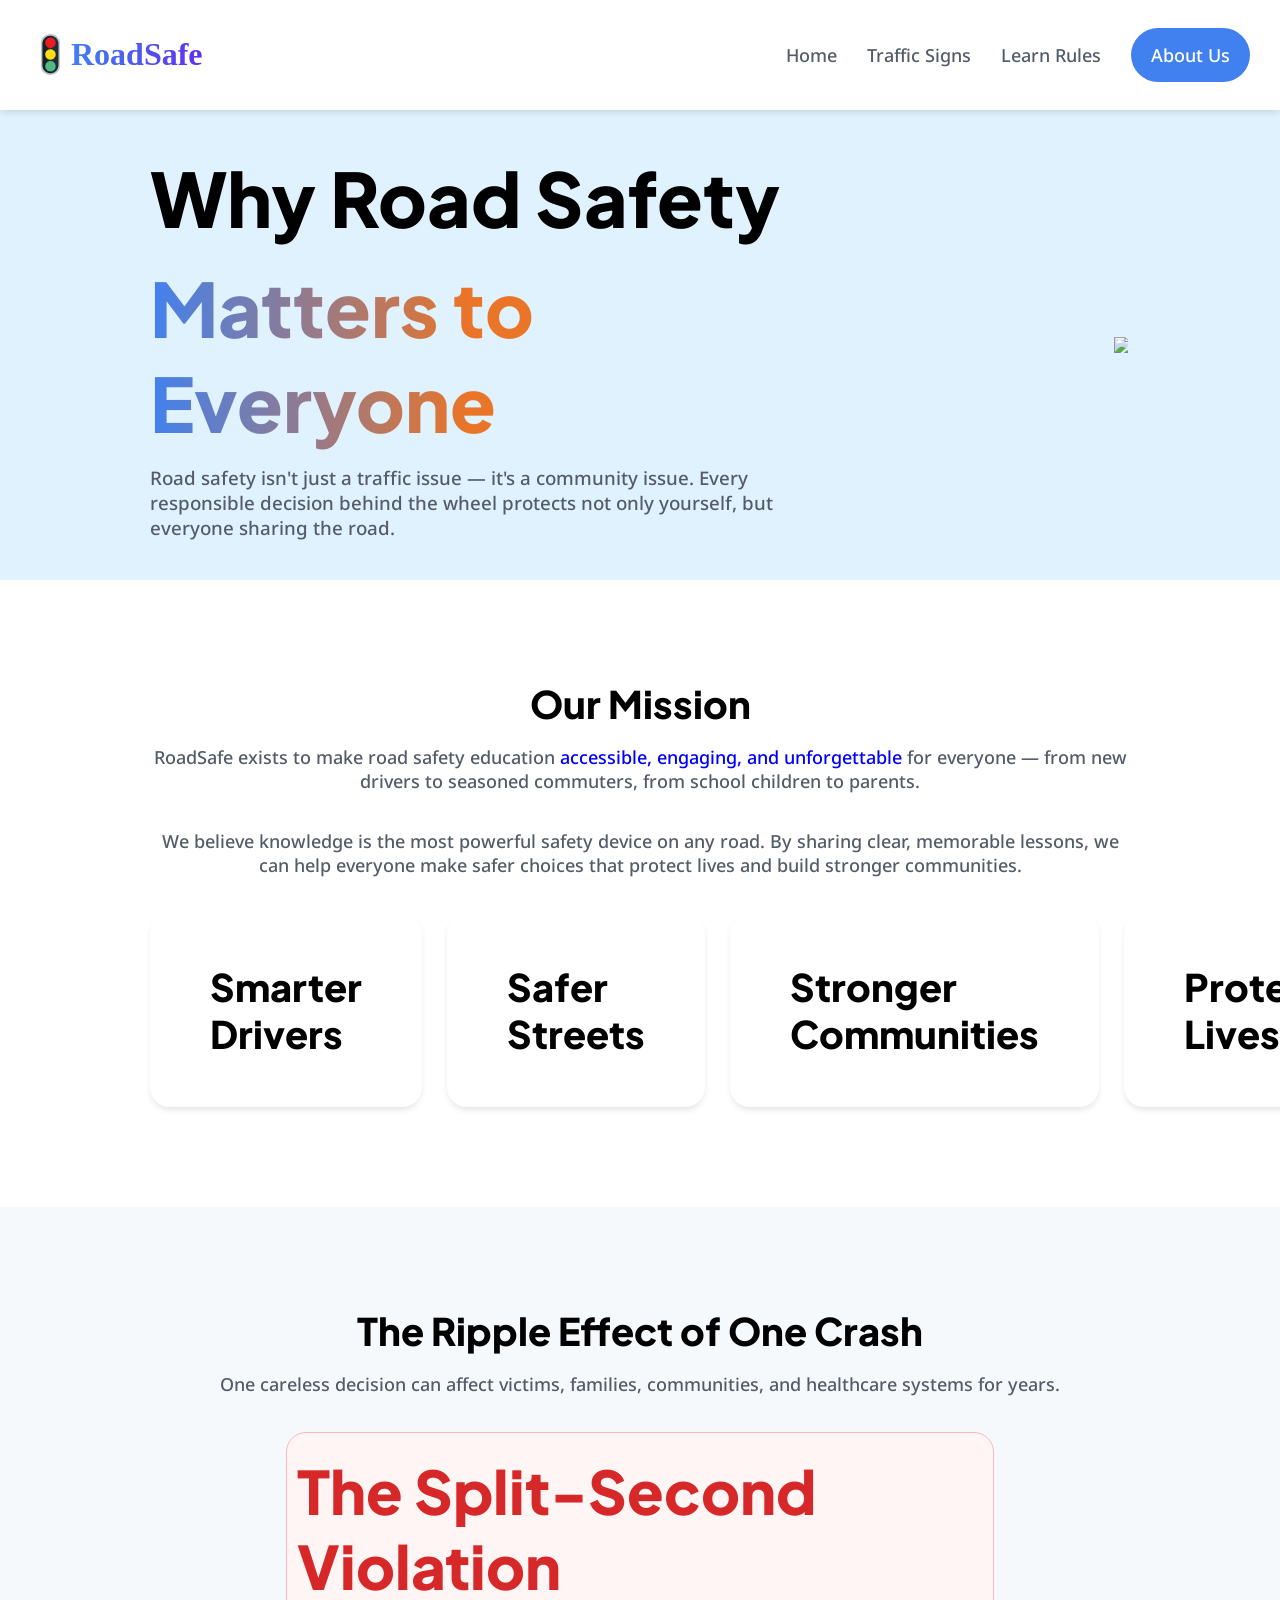
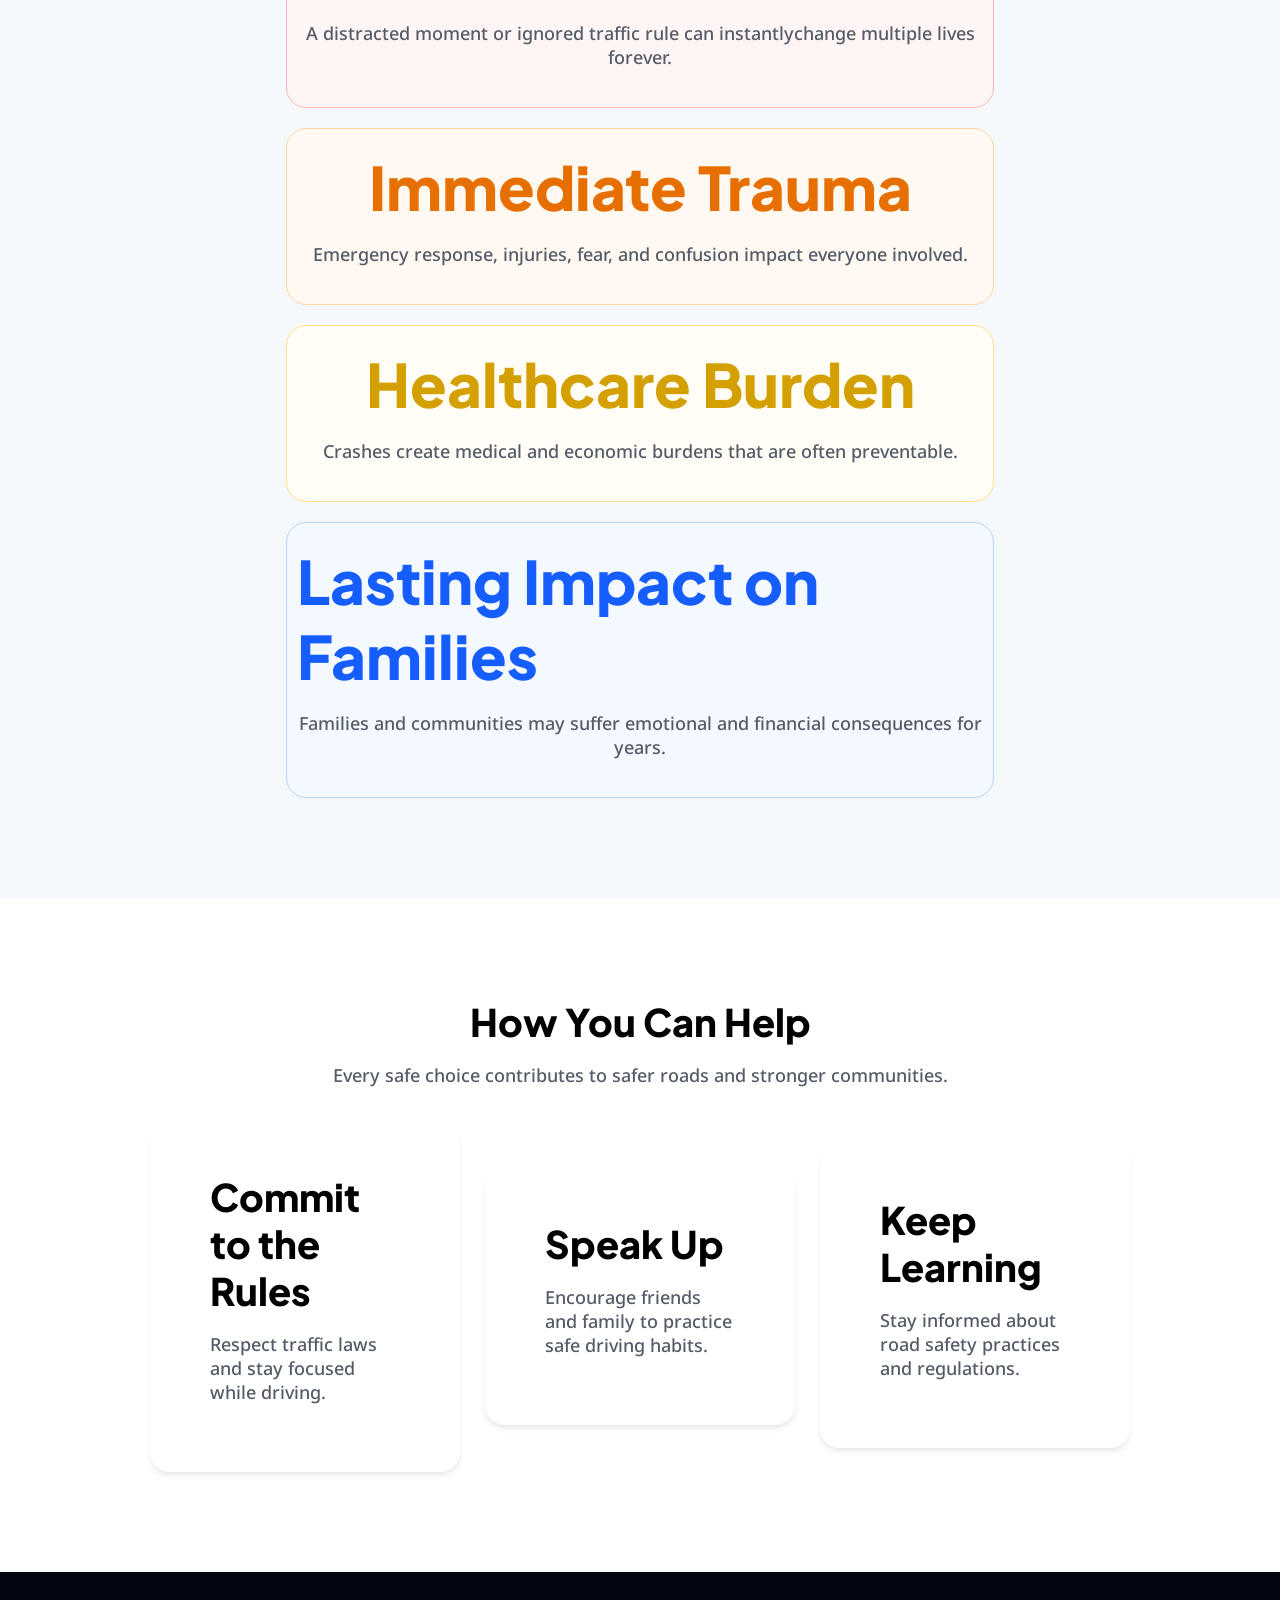
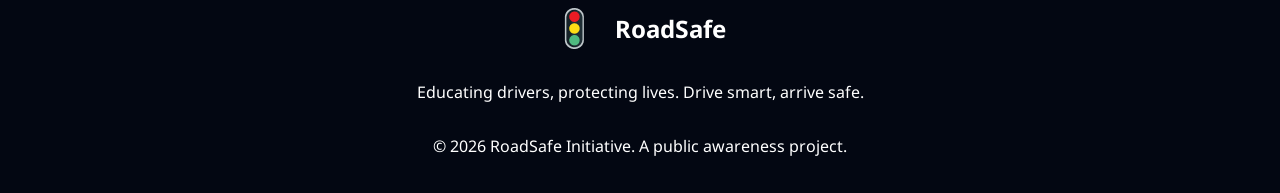
==== about.html @ 8b7e4cf3 "about.html halaman about" ====
<!DOCTYPE html>
<html lang="en">
<head>
    <meta charset="UTF-8">
    <meta name="viewport" content="width=device-width, initial-scale=1.0">
    <title>RoadSafe</title>
    <link rel="stylesheet" href="styles.css">
    <link rel="preconnect" href="https://fonts.googleapis.com">
    <link rel="preconnect" href="https://fonts.gstatic.com" crossorigin>
    <link href="https://fonts.googleapis.com/css2?family=Jost:ital,wght@0,100..900;1,100..900&family=Noto+Sans+Georgian:wght@100..900&family=Plus+Jakarta+Sans:ital,wght@0,200..800;1,200..800&display=swap" rel="stylesheet">
</head>

<body>
<main>
  <div class="navbar">
    <div class="logo">
        <img src="Assets/Index/emojione-v1_vertical-traffic-light.png" alt="">
        <h1 class="roadSafeTitle">RoadSafe</h1>
    </div>
    <div class="list">
        <li><a href="index.html">Home</a></li>
        <li><a href="traffic_signs.html">Traffic Signs</a></li>
        <li><a href="rules.html">Learn Rules</a></li>
        <li><a href="about.html" class="current">About Us</a></li>
    </div>
</div>
    <section>
        <div class="container">
            <div class="container-2">

                <h1>Why Road Safety</h1>
                <h1 class="linear-gradient">Matters to Everyone</h1>

                <h3 class="statement">
                    Road safety isn't just a traffic issue — it's a community issue.
                    Every responsible decision behind the wheel protects not only
                    yourself, but everyone sharing the road.
                </h3>
            </div>
            <div class="container-2">
                <img src="Assets/About/Group 60.png" style="width:90%; height:auto;"> <!--image -->
            </div>
        </div>
    </section>

    <section class="section-2">
        <h1>Our Mission</h1>
        <p>RoadSafe exists to make road safety education 
        <span style="color: blue;">accessible, engaging, and unforgettable</span>
        for everyone — from new drivers to seasoned commuters, from school children to parents.</p>
        <p>We believe knowledge is the most powerful safety device on any road.  By sharing clear, memorable lessons, we can help everyone make safer choices that protect lives and build stronger communities. </p>
        <br>

        <div class="container">
            <div class="feature-container">
                <h1>Smarter Drivers</h1>
            </div>
            <div class="feature-container">
                <h1>Safer Streets</h1>
            </div>
            <div class="feature-container">
                <h1>Stronger Communities</h1>
            </div>
             <div class="feature-container">
                <h1>Protected Lives</h1>
            </div>
        </div>
    </section>

    <section class="section-2" style="background-color:#F6F9FC;">

        <h1>The Ripple Effect of One Crash</h1>
        <p> One careless decision can affect victims, families, communities, and healthcare systems for years.</p>
        <br>
        <div class="container" style="flex-direction:column; gap:20px; width:100%;">
            <div class="stat-container"
                style="width:70%; border:1px solid #ffb6b6; background:#fff5f5;">
                <h1 style="color:#d62828;">The Split-Second Violation</h1>
                <p>A distracted moment or ignored traffic rule can instantlychange multiple lives forever.</p>
            </div>
            <div class="stat-container"
                style="width:70%; border:1px solid #ffd6a5; background:#fff9f2;">
                <h1 style="color:#e76f00;">Immediate Trauma</h1>
                <p>Emergency response, injuries, fear, and confusion impact everyone involved.</p>
            </div>
            <div class="stat-container"
                style="width:70%; border:1px solid #ffe08a; background:#fffdf5;">
                <h1 style="color:#d4a000;">Healthcare Burden</h1>
                <p> Crashes create medical and economic burdens that are often preventable.</p>
            </div>
            <div class="stat-container"
                style="width:70%; border:1px solid #b6d4ff; background:#f4f8ff;">
                <h1 style="color:#155dfc;">Lasting Impact on Families</h1>
                <p>Families and communities may suffer emotional and financial consequences for years.</p>
            </div>
        </div>
    </section>


    <section class="section-2">
        <h1>How You Can Help</h1>
        <p>Every safe choice contributes to safer roads and stronger communities.</p>
        <br>
        <div class="container">
            <div class="feature-container">
                <h1>Commit to the Rules</h1>
                <p> Respect traffic laws and stay focused while driving.</p>
            </div>

            <div class="feature-container">
                <h1>Speak Up</h1>
                <p>Encourage friends and family to practice safe driving habits.</p>
            </div>

            <div class="feature-container">
                <h1>Keep Learning</h1>
                <p>Stay informed about road safety practices and regulations.</p>
            </div>
        </div>
    </section>


    <section class="footer">
            <div class="footer-container">
                <img src="Assets/Index/emojione-v1_vertical-traffic-light.png" alt="">
                <h1>RoadSafe</h1>
            </div>
            <p>Educating drivers, protecting lives. Drive smart, arrive safe.</p>
            <p>© 2026 RoadSafe Initiative. A public awareness project.</p>
        </section>
</main>

</body>
</html>
---- styles.css ----
body {
  background-color: #E0F2FE;
  margin: 0;
}

main{
  margin: 0;
  padding: 0;
}

.navbar {
  display: flex;
  justify-content: space-between;
  align-items: center;
  padding: 15px 30px;
  background-color: rgb(255, 255, 255);
  top: 0;
  z-index: 1000;
  flex-wrap: wrap;
  box-shadow: 0 4px 6px -1px rgba(0, 0, 0, 0.1);
}

.logo{
  display: flex;
  justify-content: space-between;
  align-items: center;
}

.logo img{
  width: 41px;
  height: 41px;
}

.roadSafeTitle{
  background: linear-gradient(90deg, #4181EF, #602FF0);
  -webkit-background-clip: text; 
  background-clip: text;
  -webkit-text-fill-color: transparent;
}

.list {
  display: flex;
  gap: 30px;
  list-style: none;
  align-items: center;
  flex-wrap: wrap;
}

.list li a {
  color: #555C69;
  text-decoration: none;
  font-size: 18px;
  font-weight: 500;
  font-family: "Noto Sans Georgian", sans-serif;
}

.current {
  background-color: #4181EF;
  border-radius: 30px;
  padding: 15px 20px;
}

.list li a.current {
  color: white;
}

.rectangle{
  background: linear-gradient(180deg, #4181EF, #602FF0);
  width: 217px;
  height: 33px;
  border: none;
  border-radius: 30px;
  display: flex;
  align-items: center;
  justify-content: space-between;
  color: #FFFFFF;
  font-family: "Noto Sans Georgian", sans-serif;
  font-size: 15px;
  font-weight: 500;
  padding: 7px 15px;
}

.container{
  display: flex;
  justify-content: space-between;
  align-items: center;
  margin-top: 0px;
  max-width: 100%;
  gap: 25px;
}

.container-2{
  display: flex;
  flex-direction: column;
  padding: 40px 150px;
  gap: 15px;
}

.container-2 h1, 
.container-2 h3, 
.container-2 .rectangle {
  margin: 0; 
}

.container-2 .statement{
  font-family: "Noto Sans Georgian", sans-serif;
  font-weight: 500;
  color: #555C69;
}

.container h1{
  font-family: "Plus Jakarta Sans", sans-serif;
  font-weight: 900;
  font-size: 75px;
  margin: 0;
}

.linear-gradient{
  background: linear-gradient(90deg, #4181EF, #EA7427 50%);
  -webkit-background-clip: text; 
  background-clip: text;
  -webkit-text-fill-color: transparent;
}

.section-2{
  background-color: #FFFFFF;
  display: flex;
  flex-direction: column;
  align-items: center;
  padding: 100px 150px;
}

.section-2 h1{
  font-family: "Plus Jakarta Sans", sans-serif;
  font-weight: 900;
  font-size: 38px;
  alignment: center;
  margin: 0;
}

.section-2 p{
  font-family: "Noto Sans Georgian", sans-serif;
  font-weight: 500;
  font-size: 18px;
  color: rgb(85, 92, 105);
  text-align: center;
}

.stat-container{
  display:flex;
  flex-direction:column;
  align-items:center;
  border-radius: 20px;
  border: 1px solid rgb(231,0,11);
  background-color: rgba(231,0,11,0.05);
  padding: 20px 10px;
  width: 376px;
  height: auto;
}

.stat-container h1{
  font-family: "Plus Jakarta Sans", sans-serif;
  font-weight: 900;
  font-size: 60px;
  margin: 0;
  color: rgb(193, 0, 7);
}

.stat-container p{
  font-family: "Noto Sans Georgian", sans-serif;
  font-weight: 500;
  color: rgb(85, 92, 105);
  text-align: center;
}

.feature-container{
  display:flex;
  flex-direction:column;
  justify-content: flex-start;
  align-items: flex-start;
  border-radius: 20px;
  box-shadow: 0 4px 6px -1px rgba(0, 0, 0, 0.1);
  background-color: #FFFFFF;
  padding: 50px 60px;
  width: 336px;
  height: auto;
}

.feature-container h1,
.feature-container p{
  text-align: left;
}

.footer{
  background-color: #030712;
  display: flex;
  flex-direction: column;
  justify-content: space-between;
  align-items: center;
  padding: 20px 30px;
  color: #FFFFFF;
  font-family: "Noto Sans Georgian", sans-serif;
}

.footer-container{
  display: flex;
  justify-content: space-between;
  align-items: center;
  flex-wrap: wrap;
  gap: 20px;
}
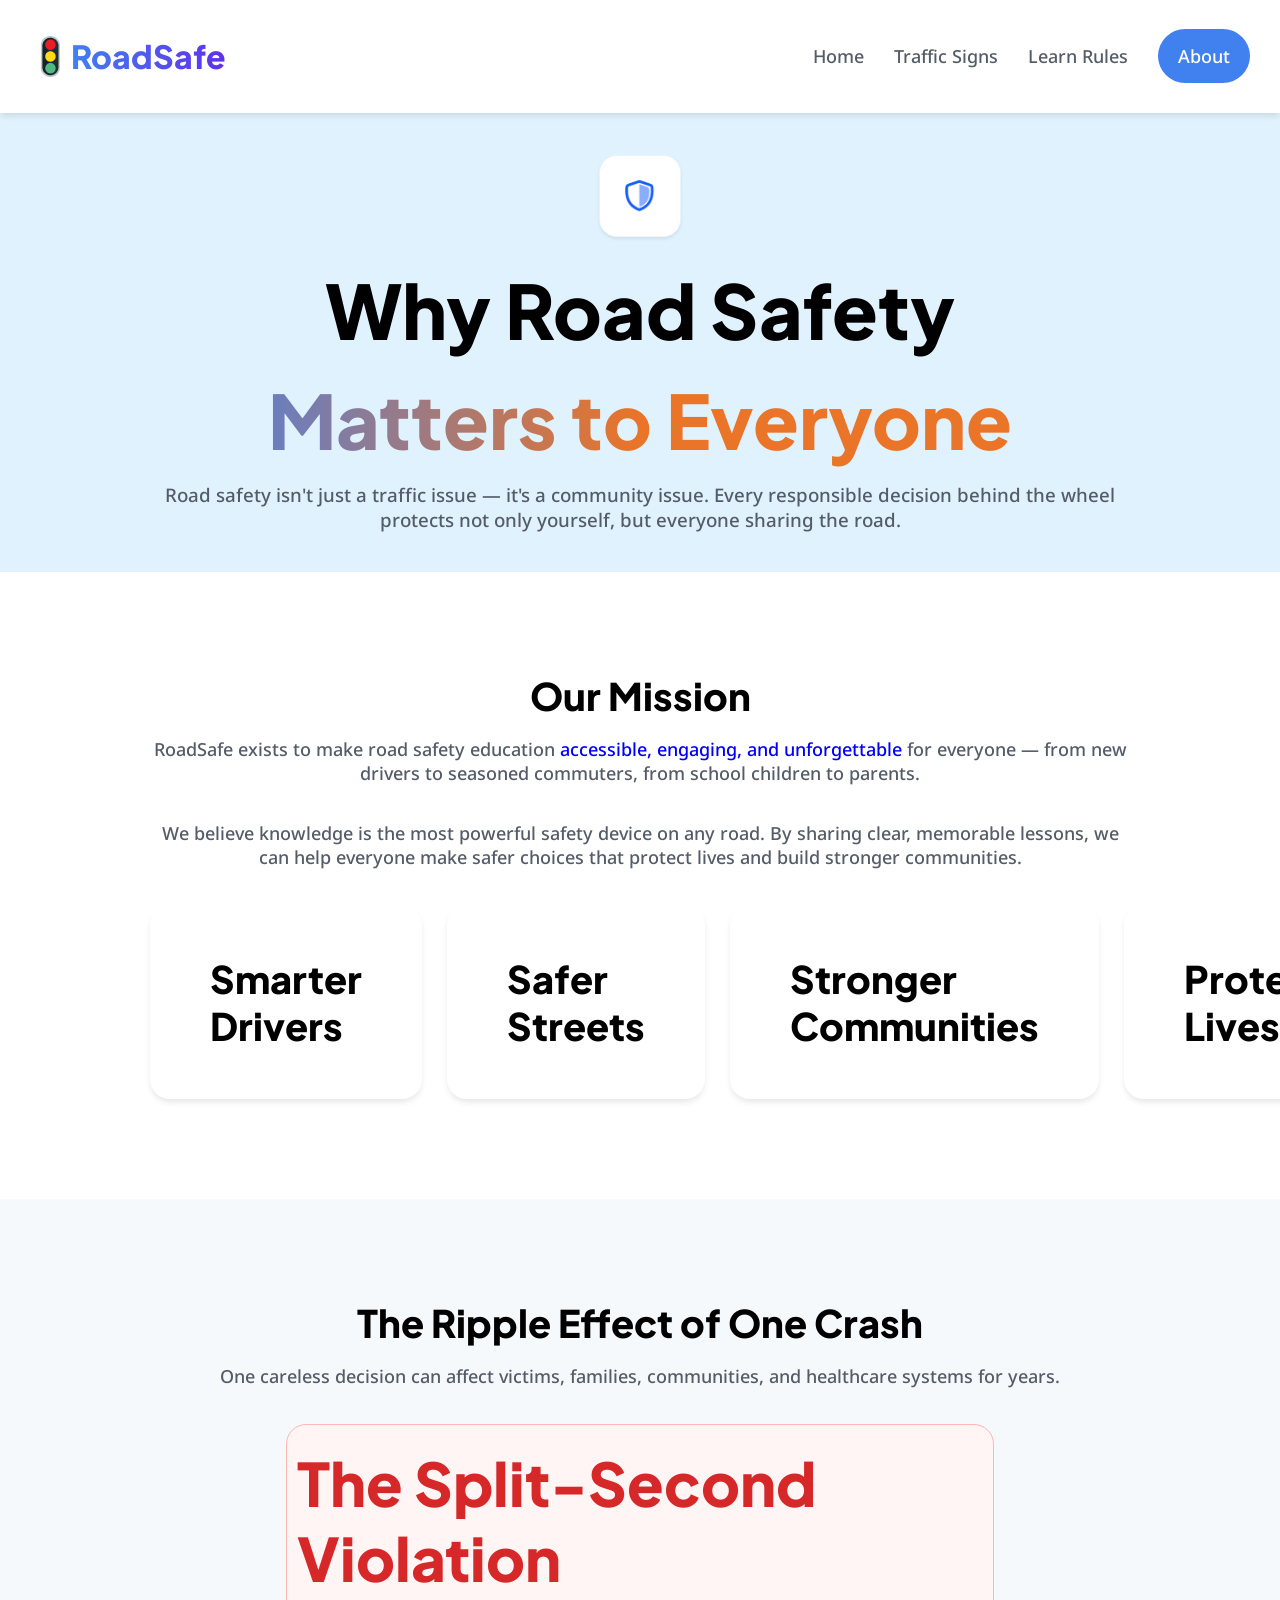
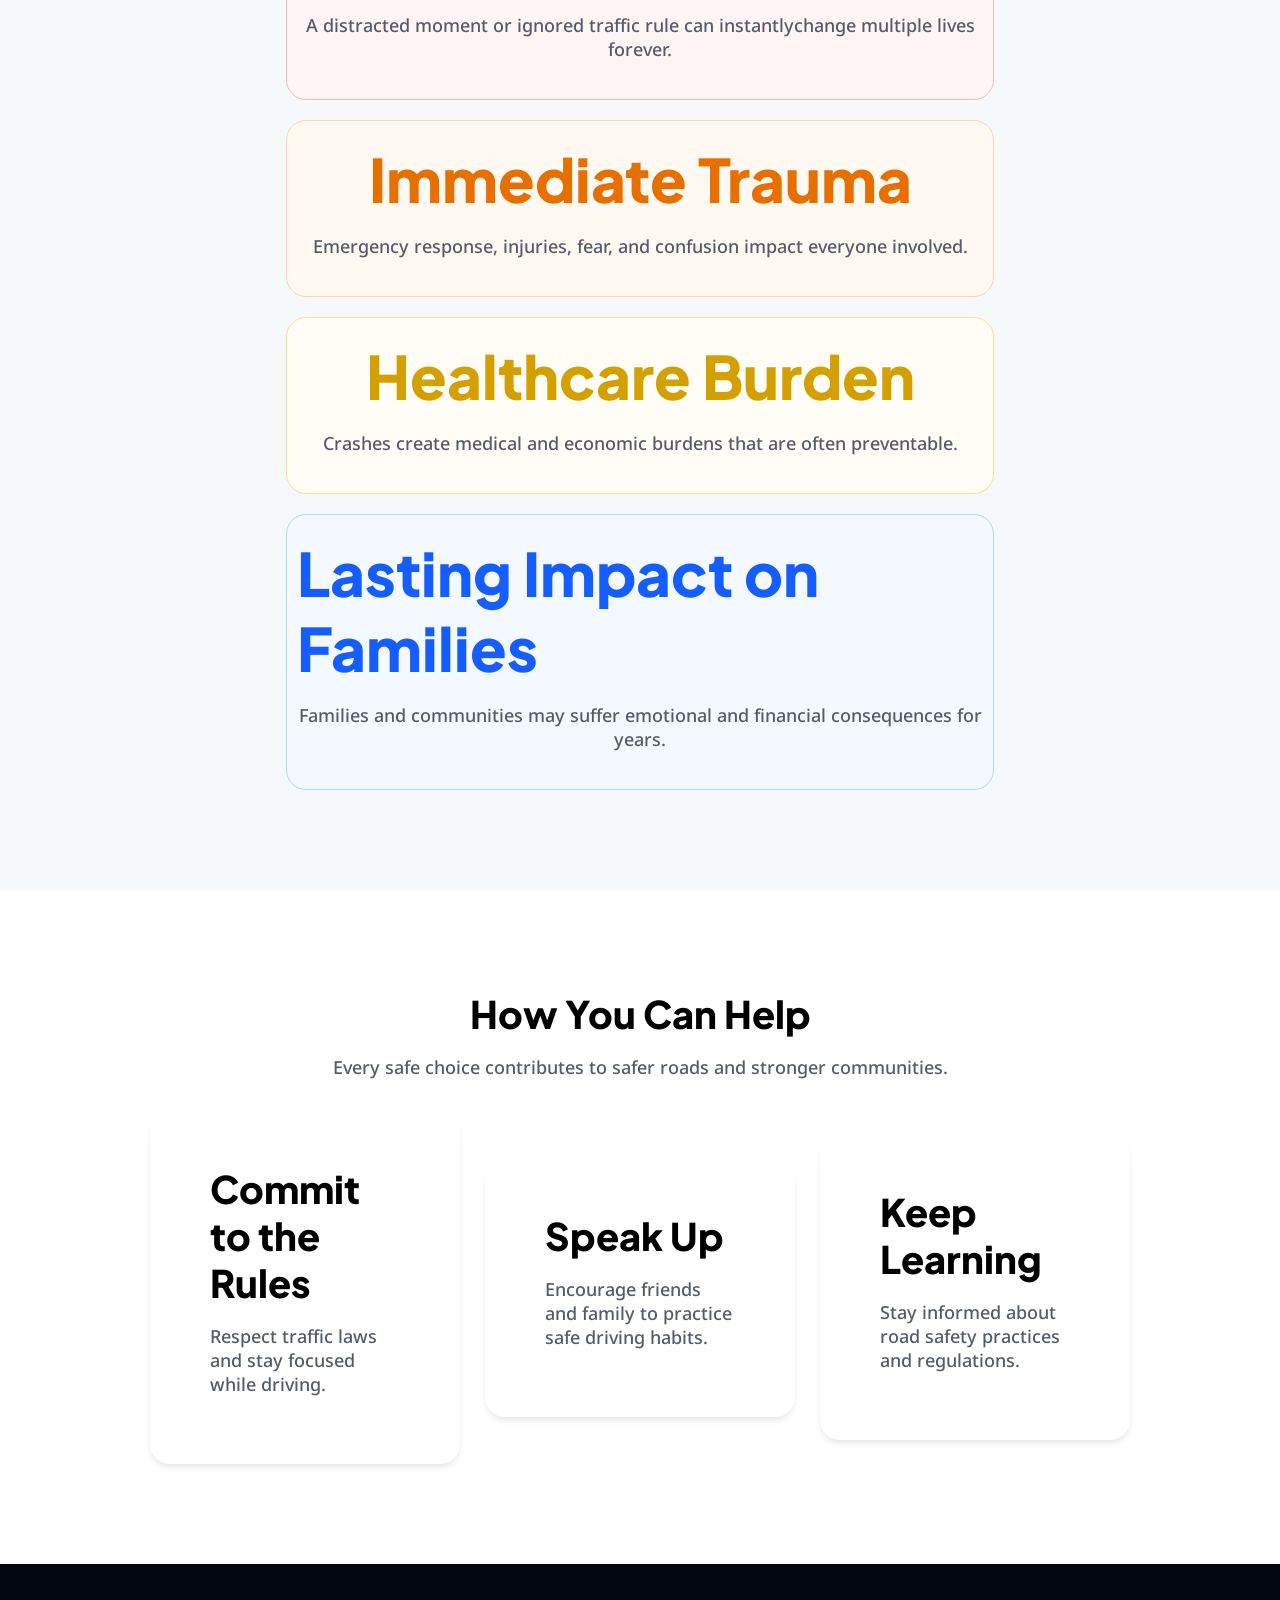
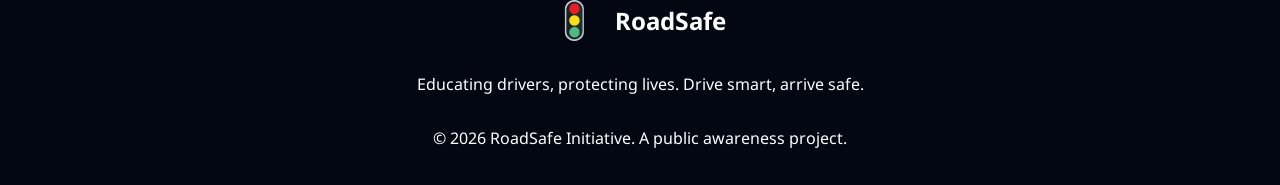
==== commit b378a7b3: "Traffic Signs Done" ====
--- a/about.html
+++ b/about.html
@@ -21,13 +21,15 @@
         <li><a href="index.html">Home</a></li>
         <li><a href="traffic_signs.html">Traffic Signs</a></li>
         <li><a href="rules.html">Learn Rules</a></li>
-        <li><a href="about.html" class="current">About Us</a></li>
+        <li><a href="about.html" class="current">About</a></li>
     </div>
 </div>
     <section>
         <div class="container">
-            <div class="container-2">
-
+            <div class="container-2" style="text-align: center;">
+                <div>
+                    <img src="Assets/About/Group 40 (1).png" style="width:90px; height:auto;">
+                </div>
                 <h1>Why Road Safety</h1>
                 <h1 class="linear-gradient">Matters to Everyone</h1>
 
@@ -36,9 +38,6 @@
                     Every responsible decision behind the wheel protects not only
                     yourself, but everyone sharing the road.
                 </h3>
-            </div>
-            <div class="container-2">
-                <img src="Assets/About/Group 60.png" style="width:90%; height:auto;"> <!--image -->
             </div>
         </div>
     </section>
--- a/styles.css
+++ b/styles.css
@@ -36,6 +36,8 @@
   -webkit-background-clip: text; 
   background-clip: text;
   -webkit-text-fill-color: transparent;
+  font-family: "Plus Jakarta Sans", sans-serif;
+  font-weight: 900;
 }
 
 .list {
@@ -209,3 +211,98 @@
   flex-wrap: wrap;
   gap: 20px;
 }
+
+.section-1-traffic{
+  background: linear-gradient(180deg, #155DFC, #602FF0);
+  display: flex;
+  flex-direction: column;
+  align-items: center;
+  padding: 100px 150px;
+}
+
+.section-1-traffic h1{
+  font-family: "Plus Jakarta Sans", sans-serif;
+  font-weight: 900;
+  font-size: 75px;
+  alignment: center;
+  margin: 0;
+  color: #FFFFFF;
+}
+
+.section-1-traffic p{
+  font-family: "Noto Sans Georgian", sans-serif;
+  font-weight: 500;
+  font-size: 20px;
+  color: #FFFFFF;
+  text-align: center;
+}
+
+.traffic-container{
+  display: grid;
+  grid-template-columns: repeat(3, 1fr);
+  gap: 20px;
+  background-color: #f3f3f3;
+  padding: 40px;
+}
+
+.sign-container{
+  padding: 20px;
+  display: flex;
+  flex-direction: column;
+  justify-content: space-between;
+  align-items: center;
+  background-color: #FFFFFF;
+  border-radius: 20px;
+  box-shadow: 0 4px 6px -1px rgba(0, 0, 0, 0.1);
+  text-align: center;
+  font-family: "Noto Sans Georgian", sans-serif;
+}
+
+.sign-container h2,
+.sign-container h3,
+.sign-container p{
+  margin: 0;
+}
+
+
+.sign-type{
+  background-color: rgba(255, 0, 0, 0.2);
+  padding: 0 10px;
+  border-radius: 30px;
+  font-size: 12px;
+  font-family: "Noto Sans Georgian", sans-serif;
+  font-weight: 600;
+  color: rgb(255,0,0);
+}
+
+.audio-btn{
+  border-radius: 30px;
+  padding: 10px 10px;
+  margin: 10px;
+}
+
+.more-btn{
+  background-color: #4181EF;
+  color: #FFFFFF;
+  border: none;
+  border-radius: 30px;
+  padding: 15px 30px;
+  font-family: "Noto Sans Georgian", sans-serif;
+  font-size: 16px;
+  font-weight: 500;
+}
+
+.more-btn:hover{
+  background-color: #135ee0;
+  color: #FFFFFF;
+  border: none;
+  border-radius: 30px;
+  padding: 15px 30px;
+  font-family: "Noto Sans Georgian", sans-serif;
+  font-size: 16px;
+  font-weight: 500;
+}
+
+.hidden{
+  display: none !important;
+}
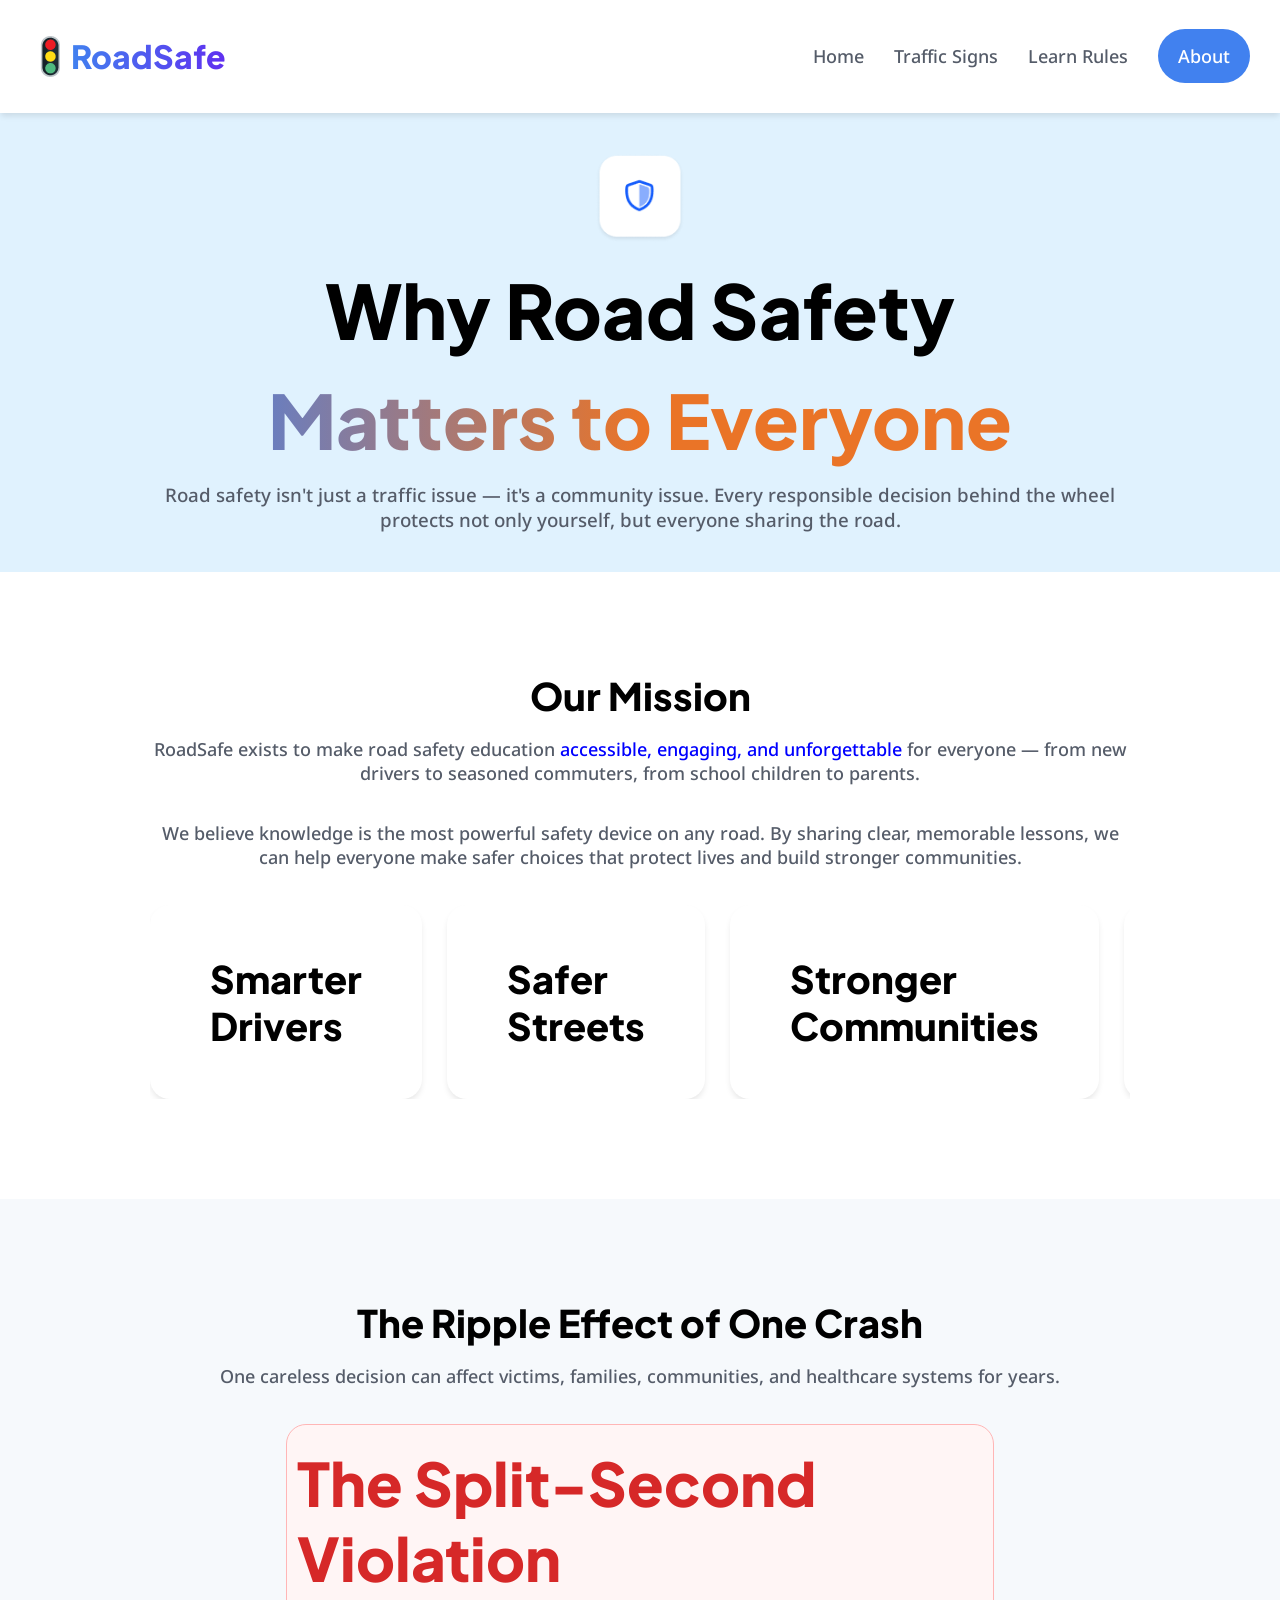
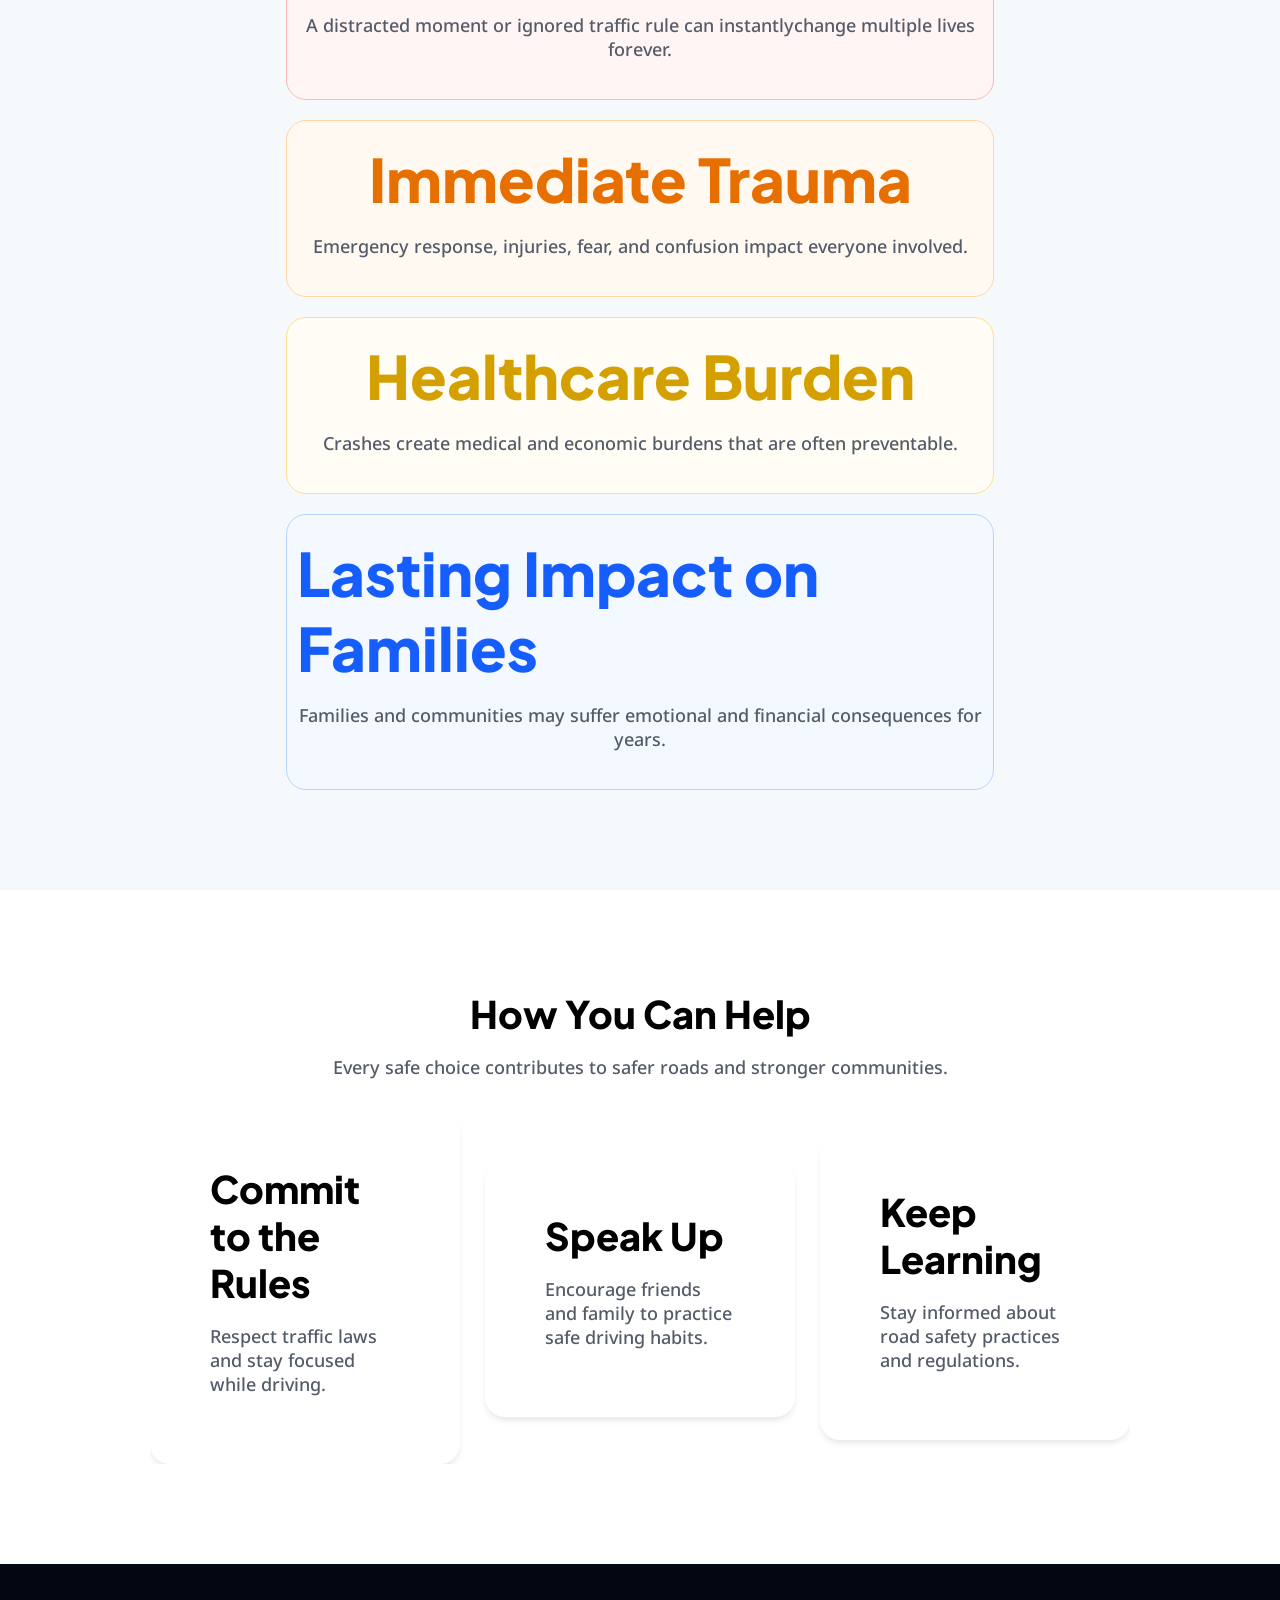
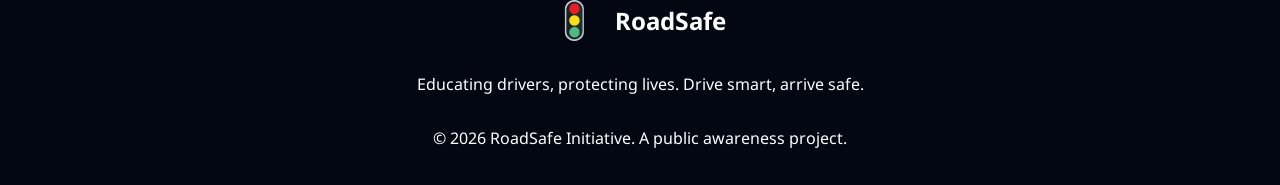
==== commit 0565b9b1: "Mobile Screen Compatibility" ====
--- a/about.html
+++ b/about.html
@@ -11,7 +11,7 @@
 </head>
 
 <body>
-<main>
+<main class="page-wrapper">
   <div class="navbar">
     <div class="logo">
         <img src="Assets/Index/emojione-v1_vertical-traffic-light.png" alt="">
@@ -20,7 +20,7 @@
     <div class="list">
         <li><a href="index.html">Home</a></li>
         <li><a href="traffic_signs.html">Traffic Signs</a></li>
-        <li><a href="rules.html">Learn Rules</a></li>
+        <li><a href="learn-rules-1.html">Learn Rules</a></li>
         <li><a href="about.html" class="current">About</a></li>
     </div>
 </div>
--- a/styles.css
+++ b/styles.css
@@ -1,11 +1,18 @@
 body {
   background-color: #E0F2FE;
   margin: 0;
+  overflow-x: auto;
 }
 
 main{
   margin: 0;
   padding: 0;
+}
+
+.page-wrapper{
+  width: 100%;
+  max-width: 1920px;
+  margin: 0 auto;
 }
 
 .navbar {
@@ -89,6 +96,7 @@
   margin-top: 0px;
   max-width: 100%;
   gap: 25px;
+  overflow-x: scroll;
 }
 
 .container-2{
@@ -243,6 +251,7 @@
   gap: 20px;
   background-color: #f3f3f3;
   padding: 40px;
+  overflow-x: auto;
 }
 
 .sign-container{
@@ -305,4 +314,17 @@
 
 .hidden{
   display: none !important;
+}
+
+@media screen and (max-width: 768px) {
+  h1{
+    font-size: 28px;
+  }
+  h2{
+    font-size: 22px;
+  }
+  p{
+    font-size: 14px;
+  }
+
 }
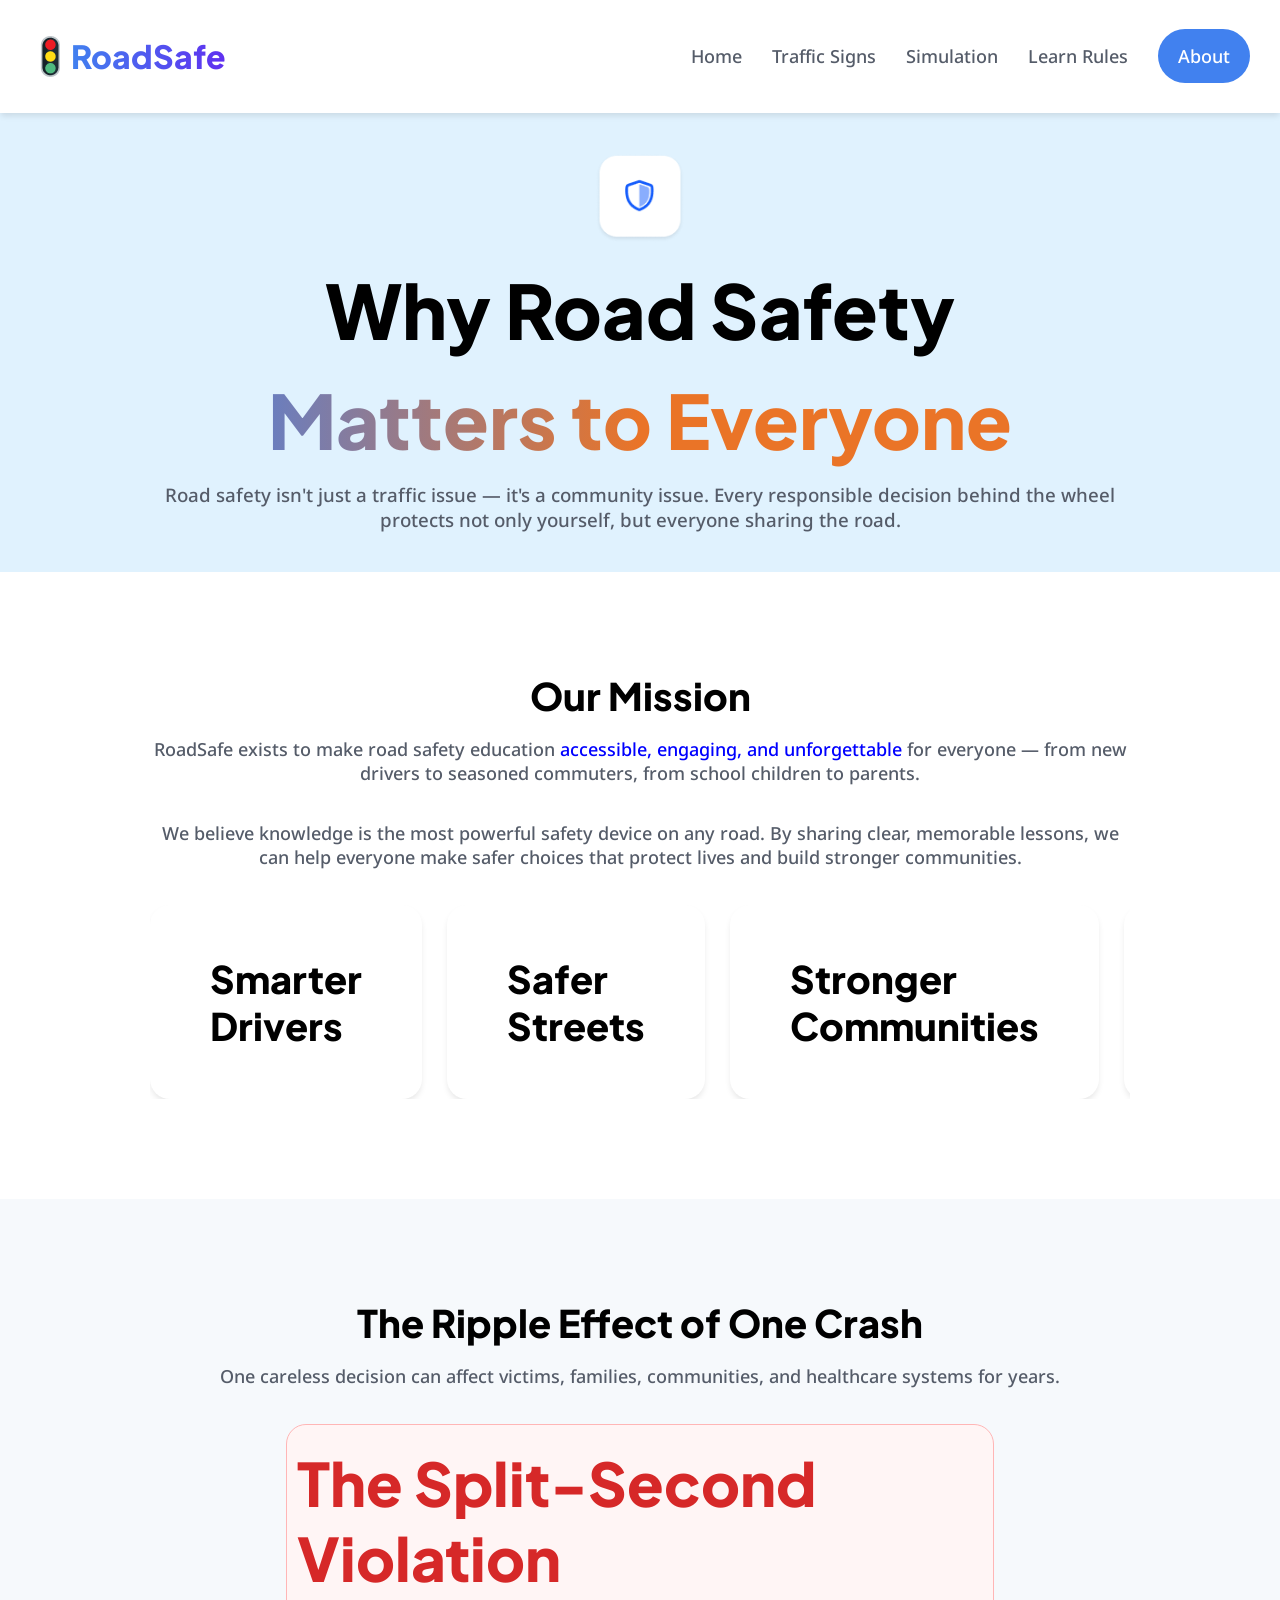
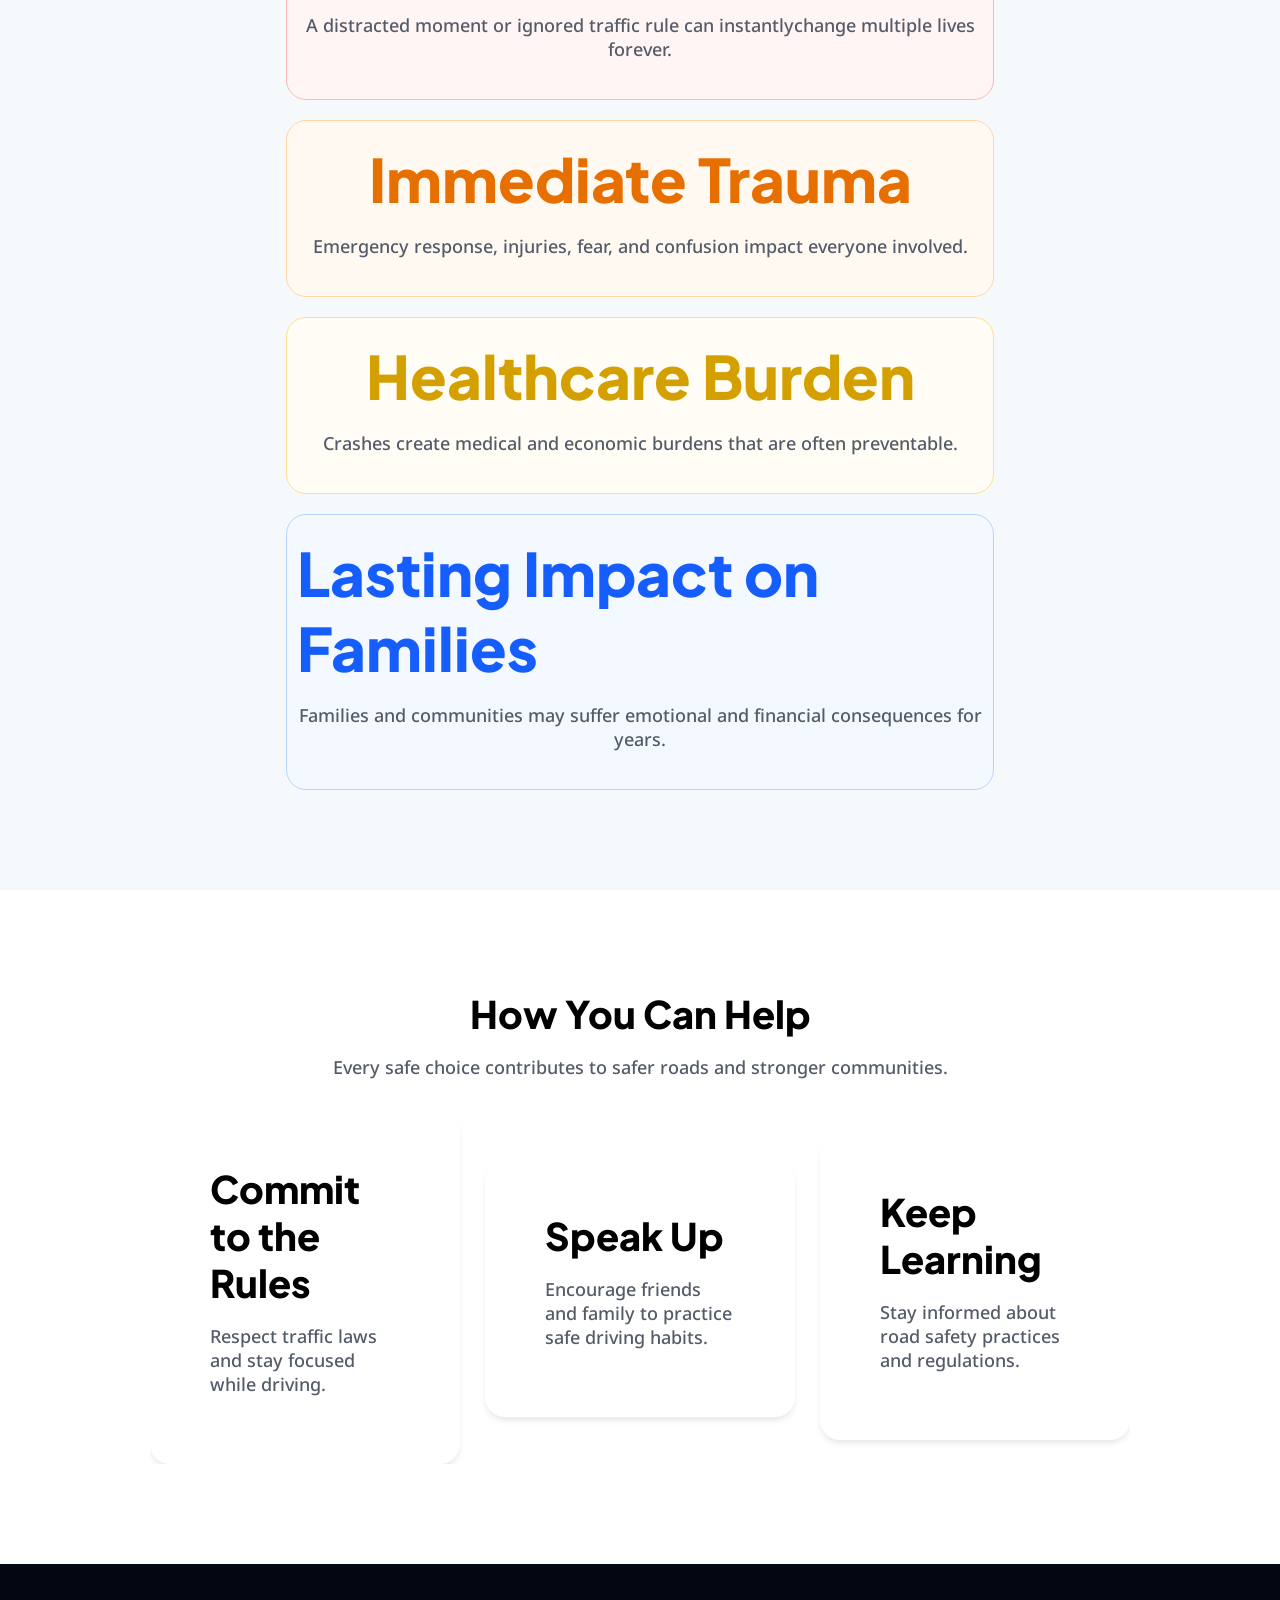
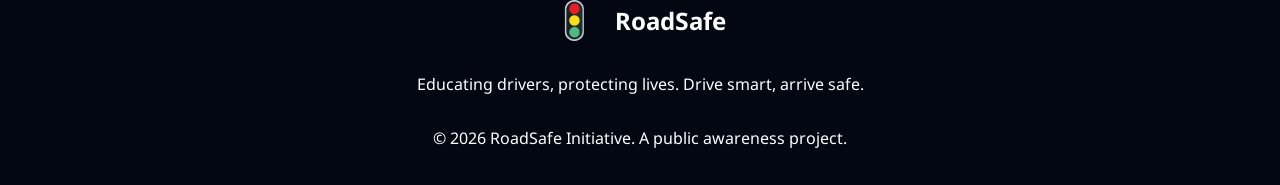
==== commit b25a4c94: "+ SIMULATION" ====
--- a/about.html
+++ b/about.html
@@ -20,6 +20,7 @@
     <div class="list">
         <li><a href="index.html">Home</a></li>
         <li><a href="traffic_signs.html">Traffic Signs</a></li>
+        <li><a href="simulation.html">Simulation</a></li>
         <li><a href="learn-rules-1.html">Learn Rules</a></li>
         <li><a href="about.html" class="current">About</a></li>
     </div>
--- a/styles.css
+++ b/styles.css
@@ -312,11 +312,73 @@
   font-weight: 500;
 }
 
+.flex-row-container{
+  display: flex;
+  flex-direction: row;
+  gap: 10px;
+}
+
+.quiz-video{
+  margin: 20px;
+  width: 100%;
+  height: 100%;
+  background-color: #FFFFFF;
+  border-radius: 20px;
+  box-shadow: 0 4px 6px -1px rgba(0, 0, 0, 0.1);
+  padding: 20px;
+}
+
+.quiz-content{
+  display: flex;
+  flex-direction: column;
+  margin: 20px;
+  width: 100%;
+  height: 100%;
+  background-color: #FFFFFF;
+  border-radius: 20px;
+  box-shadow: 0 4px 6px -1px rgba(0, 0, 0, 0.1);
+  padding: 20px;
+  list-style: none;
+  gap: 20px;
+}
+
+.quiz-content-images{
+  position: relative;
+  display: flex;
+  margin: 20px;
+  width: 100%;
+  height: 100%;
+  gap: 40px;
+  align-items: center;
+  justify-content: center;
+  padding: 20px;
+  overflow-x: auto;
+}
+
+
+.quiz-content-images img{
+  width: 50%;
+  height: auto;
+  border-radius: 20px;
+}
+
+.quiz-content-images #sign-image{
+  width: 25%;
+  height: auto;
+  border-radius: 20px;
+}
+
 .hidden{
   display: none !important;
 }
 
 @media screen and (max-width: 768px) {
+
+  .flex-row-container{
+  display: flex;
+  flex-direction: column;
+  gap: 10px;
+}
   h1{
     font-size: 28px;
   }
